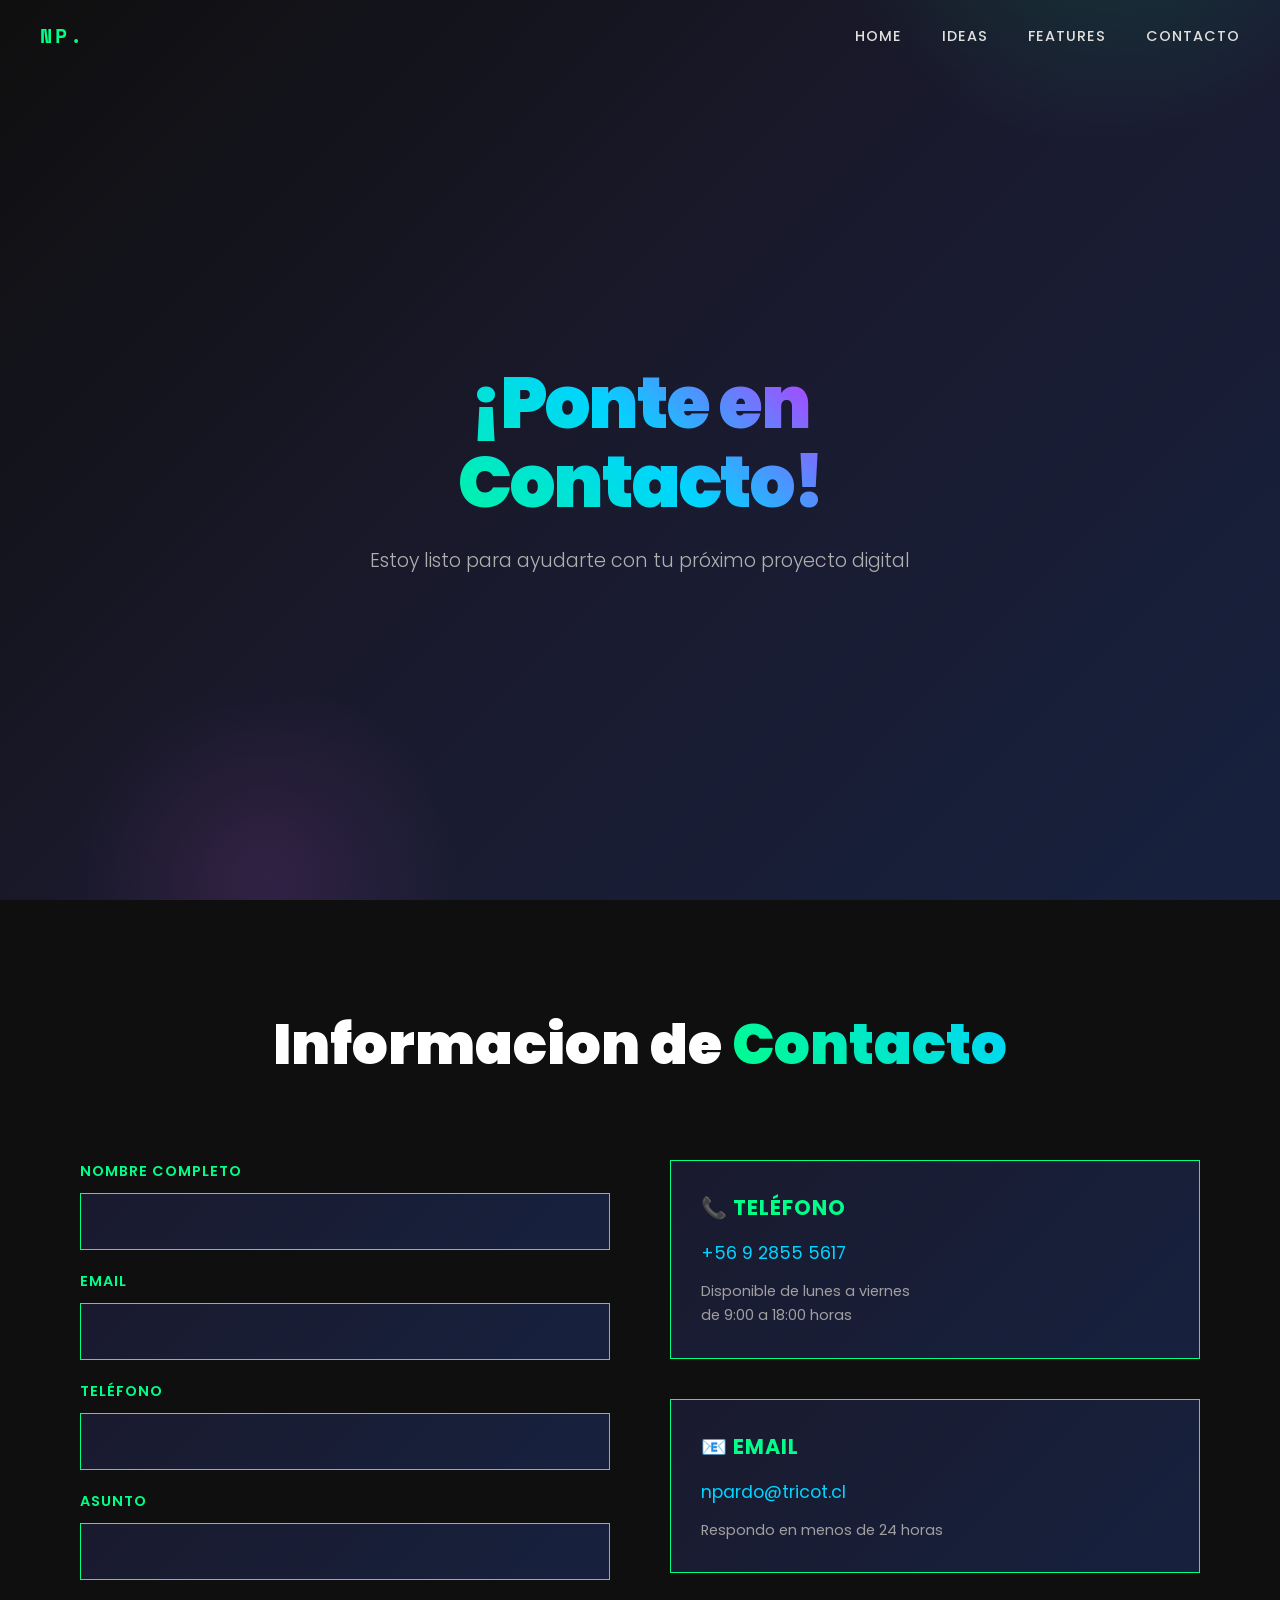
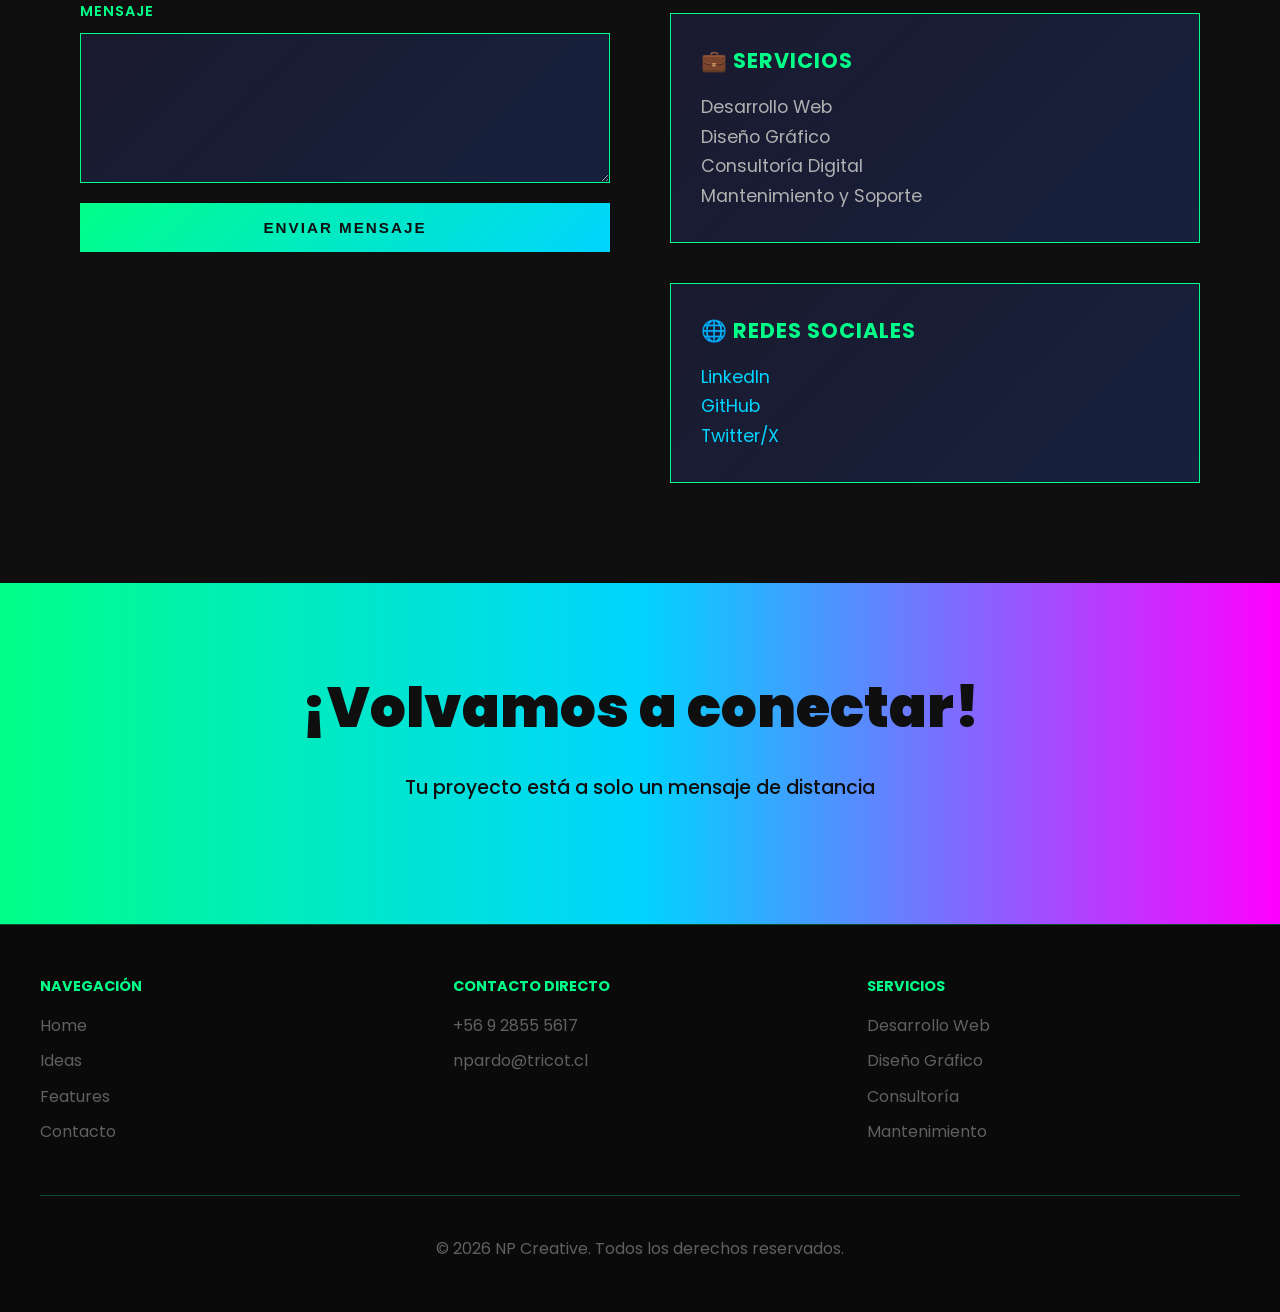
==== contacto.html @ 991c985b "Antiguo — Creado: página de contacto y CSS compartido" ====
<!DOCTYPE html>
<html lang="es">
<head>
    <meta charset="UTF-8">
    <meta name="viewport" content="width=device-width, initial-scale=1.0">
    <title>Contacto - NP Creative</title>
    <link href="https://fonts.googleapis.com/css2?family=Poppins:wght@300;500;700;900&family=Space+Mono:wght@400;700&display=swap" rel="stylesheet">
    <link rel="stylesheet" href="styles.css">
</head>
<body>
    <!-- Header Minimalista -->
    <header>
        <div class="logo">NP.</div>
        <nav>
            <ul>
                <li><a href="index.html">Home</a></li>
                <li><a href="index.html#ideas">Ideas</a></li>
                <li><a href="index.html#features">Features</a></li>
                <li><a href="contacto.html">Contacto</a></li>
            </ul>
        </nav>
    </header>

    <!-- Hero Section -->
    <section class="hero">
        <div class="hero-content">
            <h1>¡Ponte en<br>Contacto!</h1>
            <p>Estoy listo para ayudarte con tu próximo proyecto digital</p>
        </div>
    </section>

    <!-- Contact Section -->
    <section class="contact-section">
        <div class="container">
            <h2 class="section-title center">Informacion de <span>Contacto</span></h2>
            
            <div class="contact-grid">
                <!-- Formulario -->
                <form class="contact-form" action="https://formspree.io/f/xyzabc" method="POST">
                    <div class="form-group">
                        <label for="nombre">Nombre Completo</label>
                        <input type="text" id="nombre" name="nombre" required>
                    </div>

                    <div class="form-group">
                        <label for="email">Email</label>
                        <input type="email" id="email" name="email" required>
                    </div>

                    <div class="form-group">
                        <label for="telefono">Teléfono</label>
                        <input type="tel" id="telefono" name="telefono">
                    </div>

                    <div class="form-group">
                        <label for="asunto">Asunto</label>
                        <input type="text" id="asunto" name="asunto" required>
                    </div>

                    <div class="form-group">
                        <label for="mensaje">Mensaje</label>
                        <textarea id="mensaje" name="mensaje" required></textarea>
                    </div>

                    <button type="submit" class="btn-primary">Enviar Mensaje</button>
                </form>

                <!-- Información de contacto -->
                <div class="contact-info">
                    <div class="info-item">
                        <h3>📞 Teléfono</h3>
                        <p>
                            <a href="tel:+56928555617">+56 9 2855 5617</a>
                        </p>
                        <p style="color: #a0a0a0; font-size: 0.9rem; margin-top: 10px;">
                            Disponible de lunes a viernes<br>
                            de 9:00 a 18:00 horas
                        </p>
                    </div>

                    <div class="info-item">
                        <h3>📧 Email</h3>
                        <p>
                            <a href="mailto:npardo@tricot.cl">npardo@tricot.cl</a>
                        </p>
                        <p style="color: #a0a0a0; font-size: 0.9rem; margin-top: 10px;">
                            Respondo en menos de 24 horas
                        </p>
                    </div>

                    <div class="info-item">
                        <h3>💼 Servicios</h3>
                        <p>
                            Desarrollo Web<br>
                            Diseño Gráfico<br>
                            Consultoría Digital<br>
                            Mantenimiento y Soporte
                        </p>
                    </div>

                    <div class="info-item">
                        <h3>🌐 Redes Sociales</h3>
                        <p>
                            <a href="#">LinkedIn</a><br>
                            <a href="#">GitHub</a><br>
                            <a href="#">Twitter/X</a>
                        </p>
                    </div>
                </div>
            </div>
        </div>
    </section>

    <!-- CTA Section -->
    <section class="cta-section">
        <h2>¡Volvamos a conectar!</h2>
        <p>Tu proyecto está a solo un mensaje de distancia</p>
    </section>

    <!-- Footer Moderno -->
    <footer>
        <div class="footer-content">
            <div class="footer-col">
                <h4>Navegación</h4>
                <a href="index.html">Home</a>
                <a href="index.html#ideas">Ideas</a>
                <a href="index.html#features">Features</a>
                <a href="contacto.html">Contacto</a>
            </div>
            <div class="footer-col">
                <h4>Contacto Directo</h4>
                <a href="tel:+56928555617">+56 9 2855 5617</a>
                <a href="mailto:npardo@tricot.cl">npardo@tricot.cl</a>
            </div>
            <div class="footer-col">
                <h4>Servicios</h4>
                <a href="#">Desarrollo Web</a>
                <a href="#">Diseño Gráfico</a>
                <a href="#">Consultoría</a>
                <a href="#">Mantenimiento</a>
            </div>
        </div>
        <div class="footer-bottom">
            <p>&copy; 2026 NP Creative. Todos los derechos reservados.</p>
        </div>
    </footer>
</body>
</html>
---- styles.css ----
* {
    margin: 0;
    padding: 0;
    box-sizing: border-box;
}

body {
    font-family: 'Poppins', sans-serif;
    line-height: 1.6;
    color: #1a1a1a;
    background: #0f0f0f;
    overflow-x: hidden;
}

/* Header Minimalista */
header {
    background: transparent;
    padding: 20px 40px;
    position: fixed;
    top: 0;
    width: 100%;
    z-index: 100;
    display: flex;
    justify-content: space-between;
    align-items: center;
}

.logo {
    font-size: 20px;
    font-weight: 900;
    color: #00ff88;
    text-transform: uppercase;
    letter-spacing: 3px;
    font-family: 'Space Mono', monospace;
}

nav ul {
    display: flex;
    list-style: none;
    gap: 40px;
}

nav a {
    color: #e0e0e0;
    text-decoration: none;
    font-size: 0.9rem;
    font-weight: 500;
    text-transform: uppercase;
    letter-spacing: 1px;
    position: relative;
    transition: color 0.3s;
}

nav a::after {
    content: '';
    position: absolute;
    bottom: -5px;
    left: 0;
    width: 0;
    height: 2px;
    background: #00ff88;
    transition: width 0.3s;
}

nav a:hover {
    color: #00ff88;
}

nav a:hover::after {
    width: 100%;
}

/* Hero Section Audaz */
.hero {
    background: linear-gradient(135deg, #0f0f0f 0%, #1a1a2e 50%, #16213e 100%);
    color: white;
    padding: 180px 40px 100px;
    min-height: 100vh;
    display: flex;
    align-items: center;
    justify-content: center;
    flex-direction: column;
    position: relative;
    overflow: hidden;
}

.hero::before {
    content: '';
    position: absolute;
    top: -50%;
    right: -10%;
    width: 600px;
    height: 600px;
    background: radial-gradient(circle, rgba(0, 255, 136, 0.15) 0%, transparent 70%);
    border-radius: 50%;
    animation: float 20s infinite ease-in-out;
}

.hero::after {
    content: '';
    position: absolute;
    bottom: -20%;
    left: 5%;
    width: 400px;
    height: 400px;
    background: radial-gradient(circle, rgba(255, 100, 255, 0.1) 0%, transparent 70%);
    border-radius: 50%;
    animation: float 25s infinite ease-in-out 2s;
}

.hero-content {
    position: relative;
    z-index: 2;
    text-align: center;
    max-width: 900px;
}

.hero h1 {
    font-size: 4.5rem;
    font-weight: 900;
    margin-bottom: 25px;
    background: linear-gradient(45deg, #00ff88, #00d4ff, #ff00ff);
    -webkit-background-clip: text;
    -webkit-text-fill-color: transparent;
    background-clip: text;
    letter-spacing: -2px;
    line-height: 1.1;
    animation: fadeInScale 1s ease-out;
}

.hero p {
    font-size: 1.2rem;
    margin-bottom: 40px;
    color: #b0b0b0;
    font-weight: 300;
    animation: fadeIn 1s ease-out 0.3s both;
}

.btn-primary {
    background: linear-gradient(135deg, #00ff88 0%, #00d4ff 100%);
    color: #0f0f0f;
    padding: 16px 45px;
    border: none;
    border-radius: 0;
    font-size: 0.95rem;
    font-weight: 700;
    cursor: pointer;
    transition: all 0.3s;
    text-transform: uppercase;
    letter-spacing: 2px;
    position: relative;
    overflow: hidden;
    animation: fadeIn 1s ease-out 0.5s both;
    text-decoration: none;
    display: inline-block;
}

.btn-primary::before {
    content: '';
    position: absolute;
    top: 0;
    left: -100%;
    width: 100%;
    height: 100%;
    background: rgba(255, 255, 255, 0.2);
    transition: left 0.3s;
}

.btn-primary:hover::before {
    left: 100%;
}

.btn-primary:hover {
    transform: translateY(-5px);
    box-shadow: 0 15px 40px rgba(0, 255, 136, 0.4);
}

/* Container */
.container {
    max-width: 1300px;
    margin: 0 auto;
    padding: 0 40px;
}

/* Ideas Section */
.ideas-section {
    padding: 100px 40px;
    background: #0f0f0f;
    position: relative;
}

.section-title {
    text-align: left;
    font-size: 3.5rem;
    margin-bottom: 70px;
    color: white;
    font-weight: 900;
    max-width: 600px;
}

.section-title.center {
    text-align: center;
    max-width: 100%;
}

.section-title span {
    background: linear-gradient(45deg, #00ff88, #00d4ff);
    -webkit-background-clip: text;
    -webkit-text-fill-color: transparent;
    background-clip: text;
}

.ideas-grid {
    display: grid;
    grid-template-columns: repeat(auto-fit, minmax(320px, 1fr));
    gap: 25px;
}

.idea-card {
    background: linear-gradient(135deg, #1a1a2e 0%, #16213e 100%);
    padding: 40px;
    border: 1px solid #00ff88;
    border-radius: 0;
    transition: all 0.3s;
    text-align: left;
    position: relative;
    overflow: hidden;
}

.idea-card::before {
    content: '';
    position: absolute;
    top: 0;
    left: -100%;
    width: 100%;
    height: 100%;
    background: linear-gradient(90deg, transparent, rgba(0, 255, 136, 0.2), transparent);
    transition: left 0.5s;
}

.idea-card:hover {
    transform: translateY(-8px);
    border-color: #00d4ff;
    box-shadow: 0 20px 60px rgba(0, 255, 136, 0.2);
}

.idea-card:hover::before {
    left: 100%;
}

.idea-icon {
    font-size: 2.5rem;
    margin-bottom: 20px;
    display: block;
}

.idea-card h3 {
    font-size: 1.4rem;
    margin-bottom: 15px;
    color: #00ff88;
    font-weight: 700;
}

.idea-card p {
    color: #a0a0a0;
    font-size: 0.95rem;
    line-height: 1.7;
    position: relative;
    z-index: 1;
}

/* Features Section */
.features-section {
    padding: 100px 40px;
    background: linear-gradient(135deg, #1a1a2e 0%, #16213e 100%);
    display: grid;
    grid-template-columns: 1fr 1fr;
    gap: 60px;
    align-items: center;
}

.features-content h2 {
    font-size: 3.5rem;
    font-weight: 900;
    margin-bottom: 30px;
    color: white;
    line-height: 1.1;
}

.features-content h2 span {
    background: linear-gradient(45deg, #ff00ff, #00ff88);
    -webkit-background-clip: text;
    -webkit-text-fill-color: transparent;
    background-clip: text;
}

.features-list {
    list-style: none;
}

.features-list li {
    padding: 20px 0;
    color: #b0b0b0;
    font-size: 1.05rem;
    border-bottom: 1px solid #00ff8822;
    display: flex;
    align-items: center;
    gap: 15px;
}

.features-list li::before {
    content: '→';
    color: #00ff88;
    font-weight: bold;
    font-size: 1.3rem;
}

.features-visual {
    position: relative;
    height: 400px;
    background: linear-gradient(135deg, #0f0f0f 0%, #1a1a2e 100%);
    border: 2px solid #00ff88;
    border-radius: 0;
    display: flex;
    align-items: center;
    justify-content: center;
    color: #00ff88;
    font-family: 'Space Mono', monospace;
    font-size: 2rem;
}

/* Call to Action */
.cta-section {
    background: linear-gradient(90deg, #00ff88 0%, #00d4ff 50%, #ff00ff 100%);
    color: #0f0f0f;
    padding: 80px 40px;
    text-align: center;
    position: relative;
    overflow: hidden;
}

.cta-section h2 {
    font-size: 3.5rem;
    margin-bottom: 20px;
    font-weight: 900;
}

.cta-section p {
    font-size: 1.2rem;
    margin-bottom: 40px;
    font-weight: 500;
}

/* Contact Section */
.contact-section {
    padding: 100px 40px;
    background: #0f0f0f;
    position: relative;
}

.contact-grid {
    display: grid;
    grid-template-columns: 1fr 1fr;
    gap: 60px;
    align-items: start;
}

.contact-form {
    display: flex;
    flex-direction: column;
    gap: 20px;
}

.form-group {
    display: flex;
    flex-direction: column;
    gap: 10px;
}

.form-group label {
    color: #00ff88;
    font-weight: 600;
    text-transform: uppercase;
    font-size: 0.9rem;
    letter-spacing: 1px;
}

.form-group input,
.form-group textarea {
    background: linear-gradient(135deg, #1a1a2e 0%, #16213e 100%);
    border: 1px solid #00ff88;
    color: #e0e0e0;
    padding: 15px;
    font-family: 'Poppins', sans-serif;
    font-size: 1rem;
    transition: all 0.3s;
}

.form-group input:focus,
.form-group textarea:focus {
    outline: none;
    border-color: #00d4ff;
    box-shadow: 0 0 20px rgba(0, 255, 136, 0.3);
}

.form-group textarea {
    resize: vertical;
    min-height: 150px;
}

.contact-info {
    display: flex;
    flex-direction: column;
    gap: 40px;
}

.info-item {
    background: linear-gradient(135deg, #1a1a2e 0%, #16213e 100%);
    padding: 30px;
    border: 1px solid #00ff88;
    border-radius: 0;
    transition: all 0.3s;
}

.info-item:hover {
    border-color: #00d4ff;
    box-shadow: 0 20px 60px rgba(0, 255, 136, 0.2);
    transform: translateY(-8px);
}

.info-item h3 {
    color: #00ff88;
    font-size: 1.3rem;
    margin-bottom: 15px;
    text-transform: uppercase;
    letter-spacing: 1px;
}

.info-item p {
    color: #b0b0b0;
    font-size: 1.1rem;
    line-height: 1.7;
}

.info-item a {
    color: #00d4ff;
    text-decoration: none;
    transition: color 0.3s;
}

.info-item a:hover {
    color: #00ff88;
}

/* Footer */
footer {
    background: #0a0a0a;
    color: #606060;
    padding: 50px 40px;
    border-top: 1px solid #00ff8844;
}

.footer-content {
    max-width: 1300px;
    margin: 0 auto;
    display: grid;
    grid-template-columns: repeat(auto-fit, minmax(250px, 1fr));
    gap: 40px;
}

.footer-col h4 {
    color: #00ff88;
    margin-bottom: 15px;
    font-weight: 700;
    text-transform: uppercase;
    font-size: 0.9rem;
}

.footer-col a {
    color: #606060;
    text-decoration: none;
    display: block;
    margin-bottom: 10px;
    transition: color 0.3s;
}

.footer-col a:hover {
    color: #00ff88;
}

.footer-bottom {
    text-align: center;
    margin-top: 40px;
    padding-top: 40px;
    border-top: 1px solid #00ff8844;
    grid-column: 1 / -1;
}

/* Animations */
@keyframes float {
    0%, 100% { transform: translateY(0px) translateX(0px); }
    50% { transform: translateY(30px) translateX(20px); }
}

@keyframes fadeIn {
    from {
        opacity: 0;
    }
    to {
        opacity: 1;
    }
}

@keyframes fadeInScale {
    from {
        opacity: 0;
        transform: scale(0.95);
    }
    to {
        opacity: 1;
        transform: scale(1);
    }
}

/* Responsive */
@media (max-width: 768px) {
    nav ul {
        gap: 20px;
    }

    .hero {
        padding: 120px 20px 60px;
    }

    .hero h1 {
        font-size: 2.5rem;
    }

    .hero p {
        font-size: 1rem;
    }

    .section-title {
        font-size: 2rem;
        margin-bottom: 40px;
    }

    .ideas-grid {
        grid-template-columns: 1fr;
    }

    .features-section {
        grid-template-columns: 1fr;
    }

    .contact-grid {
        grid-template-columns: 1fr;
    }

    .cta-section h2 {
        font-size: 2rem;
    }

    .footer-content {
        grid-template-columns: 1fr;
    }
}
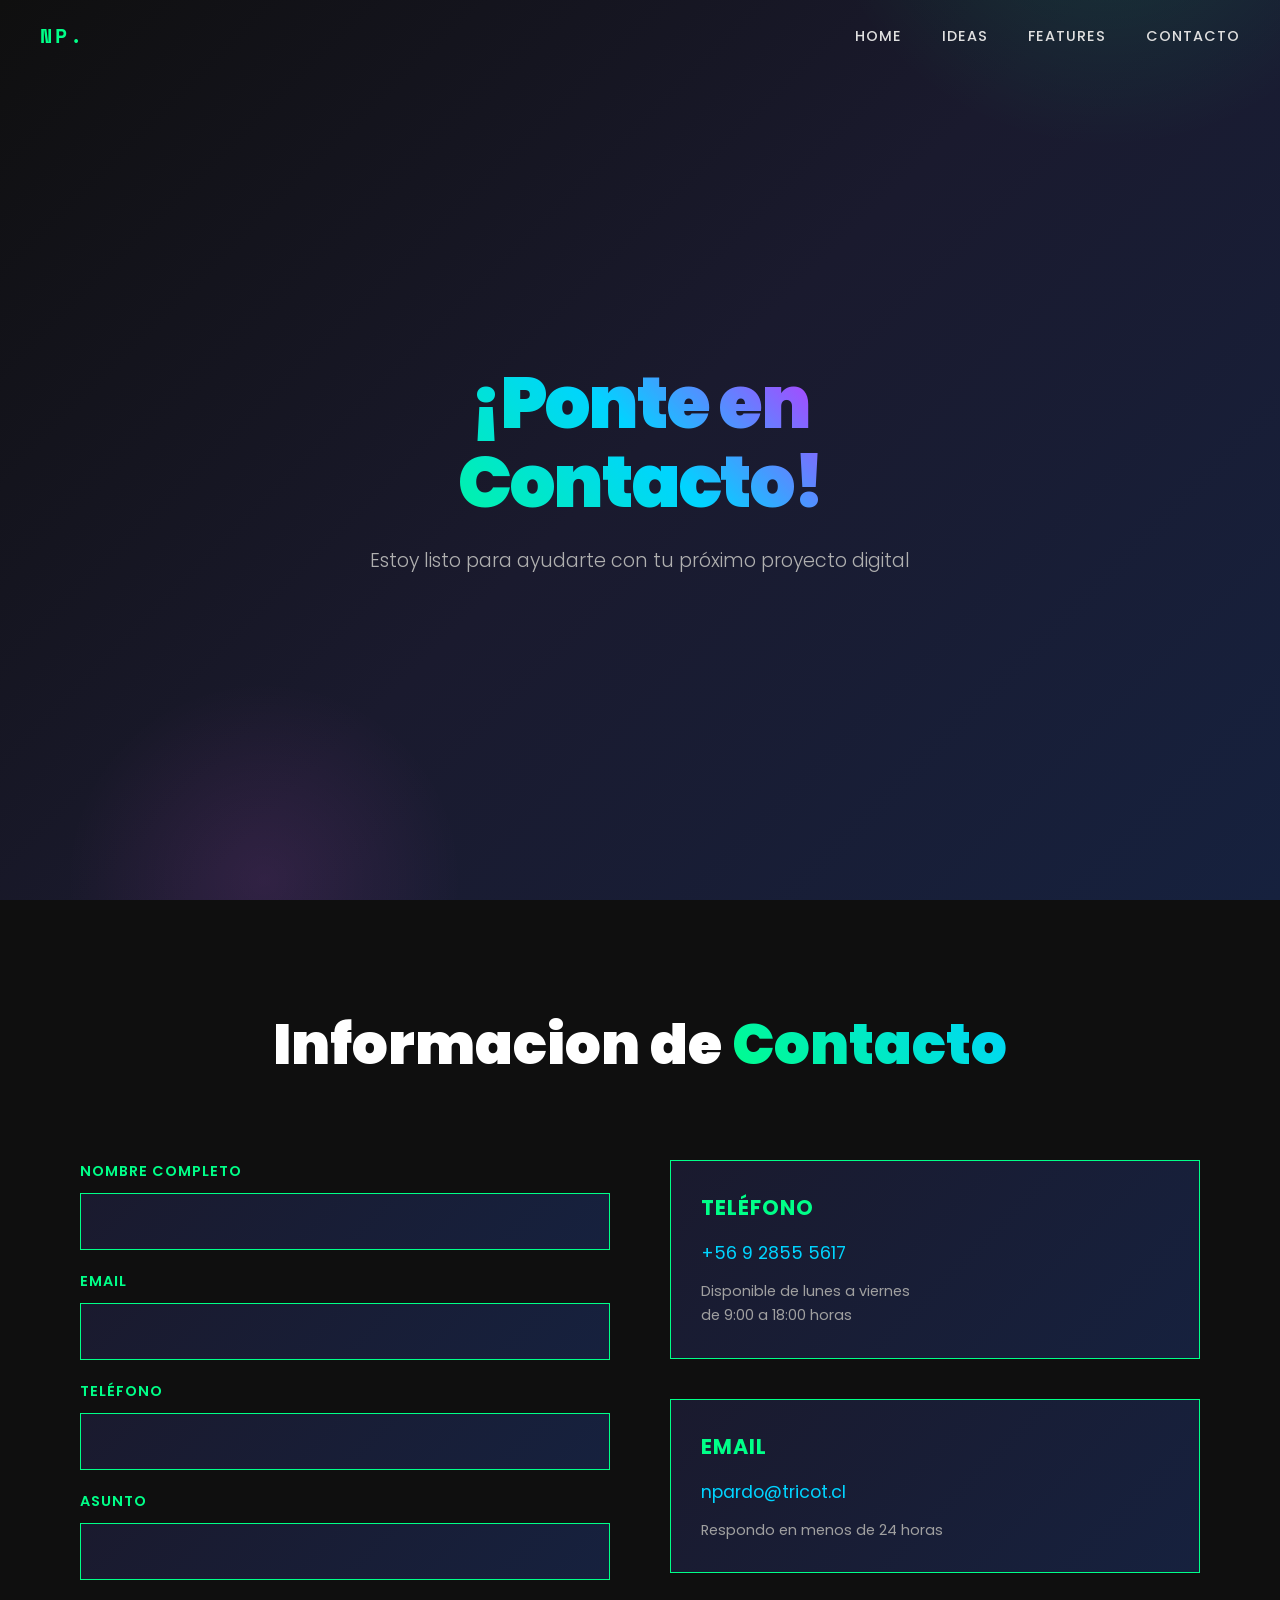
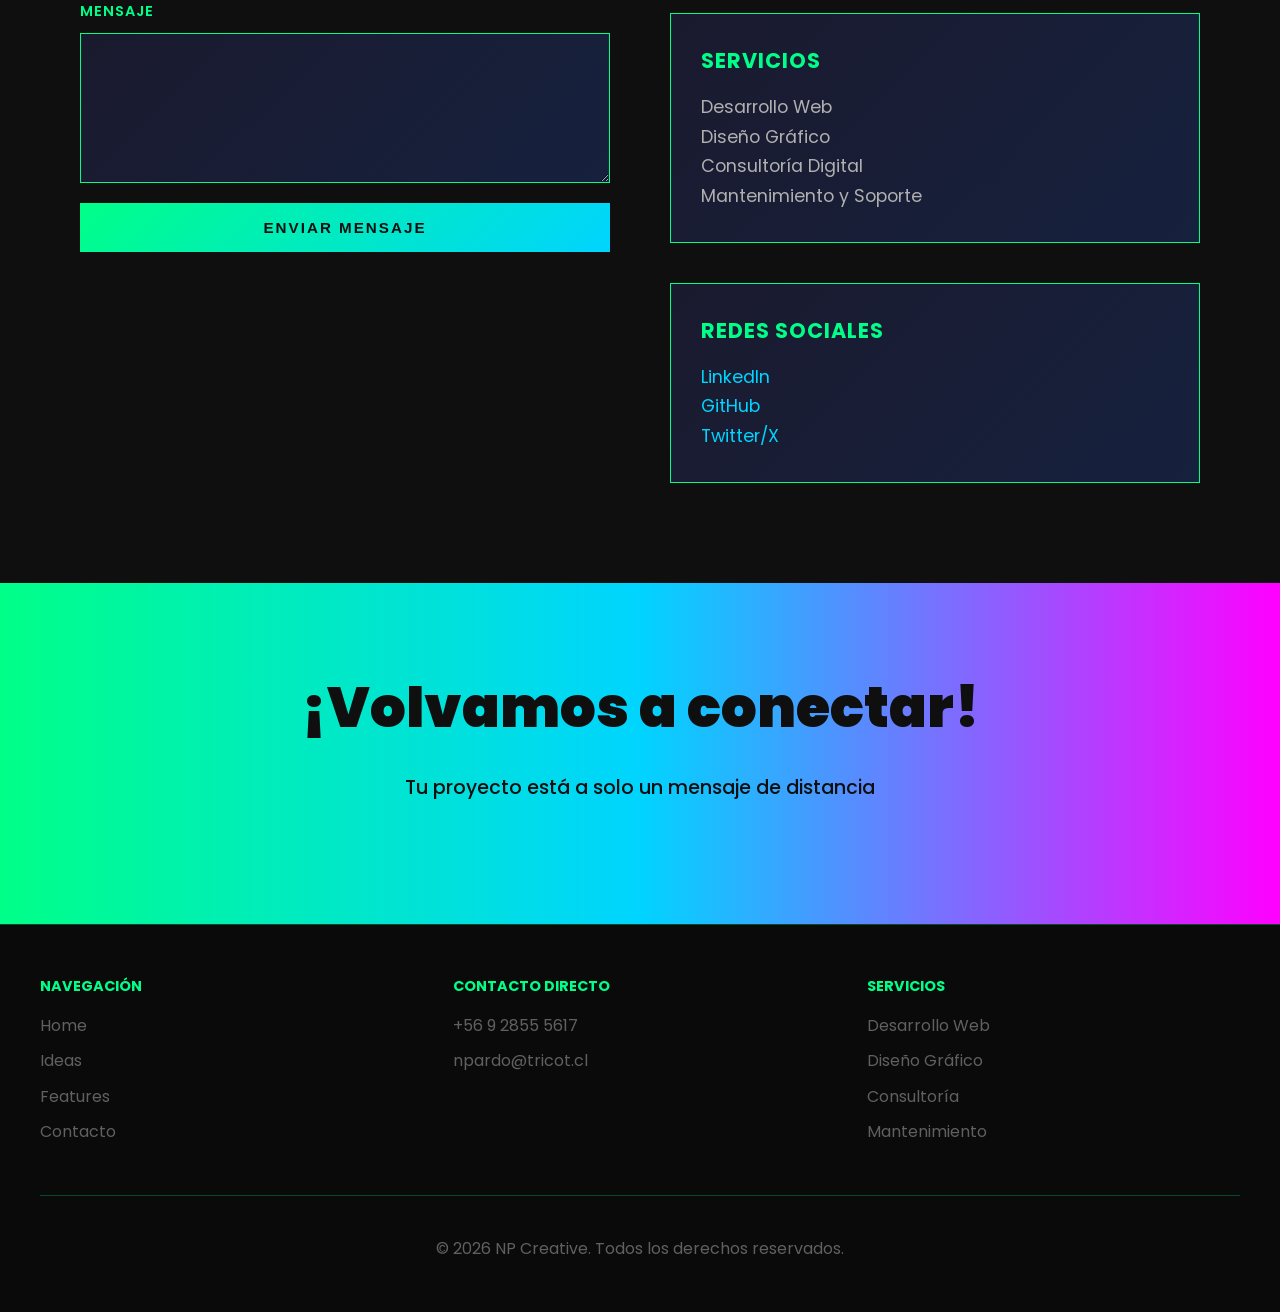
==== commit 5348496b: "Antiguo — Actualizado: especialización priorizada (Análisis & BD)" ====
--- a/contacto.html
+++ b/contacto.html
@@ -68,7 +68,7 @@
                 <!-- Información de contacto -->
                 <div class="contact-info">
                     <div class="info-item">
-                        <h3>📞 Teléfono</h3>
+                        <h3>Teléfono</h3>
                         <p>
                             <a href="tel:+56928555617">+56 9 2855 5617</a>
                         </p>
@@ -79,7 +79,7 @@
                     </div>
 
                     <div class="info-item">
-                        <h3>📧 Email</h3>
+                        <h3>Email</h3>
                         <p>
                             <a href="mailto:npardo@tricot.cl">npardo@tricot.cl</a>
                         </p>
@@ -89,7 +89,7 @@
                     </div>
 
                     <div class="info-item">
-                        <h3>💼 Servicios</h3>
+                        <h3>Servicios</h3>
                         <p>
                             Desarrollo Web<br>
                             Diseño Gráfico<br>
@@ -99,7 +99,7 @@
                     </div>
 
                     <div class="info-item">
-                        <h3>🌐 Redes Sociales</h3>
+                        <h3>Redes Sociales</h3>
                         <p>
                             <a href="#">LinkedIn</a><br>
                             <a href="#">GitHub</a><br>
--- a/styles.css
+++ b/styles.css
@@ -269,6 +269,67 @@
     z-index: 1;
 }
 
+/* About Content */
+.about-content {
+    display: grid;
+    grid-template-columns: 2fr 1fr;
+    gap: 60px;
+    align-items: start;
+}
+
+.about-text {
+    display: flex;
+    flex-direction: column;
+    gap: 20px;
+}
+
+.about-text p {
+    color: #b0b0b0;
+    font-size: 1.05rem;
+    line-height: 1.9;
+    text-align: justify;
+}
+
+.about-text strong {
+    color: #00ff88;
+    font-weight: 700;
+}
+
+.about-highlight {
+    display: flex;
+    flex-direction: column;
+    gap: 20px;
+}
+
+.highlight-item {
+    background: linear-gradient(135deg, #1a1a2e 0%, #16213e 100%);
+    padding: 25px;
+    border: 1px solid #00ff88;
+    border-radius: 0;
+    transition: all 0.3s;
+}
+
+.highlight-item:hover {
+    border-color: #00d4ff;
+    box-shadow: 0 15px 40px rgba(0, 255, 136, 0.2);
+    transform: translateY(-5px);
+}
+
+.highlight-item h3 {
+    color: #00ff88;
+    font-size: 1rem;
+    text-transform: uppercase;
+    letter-spacing: 1px;
+    margin-bottom: 10px;
+    font-weight: 700;
+}
+
+.highlight-item p {
+    color: #a0a0a0;
+    font-size: 0.95rem;
+    line-height: 1.6;
+}
+
 /* Features Section */
 .features-section {
     padding: 100px 40px;
@@ -549,6 +610,11 @@
         grid-template-columns: 1fr;
     }
 
+    .about-content {
+        grid-template-columns: 1fr;
+        gap: 40px;
+    }
+
     .features-section {
         grid-template-columns: 1fr;
     }
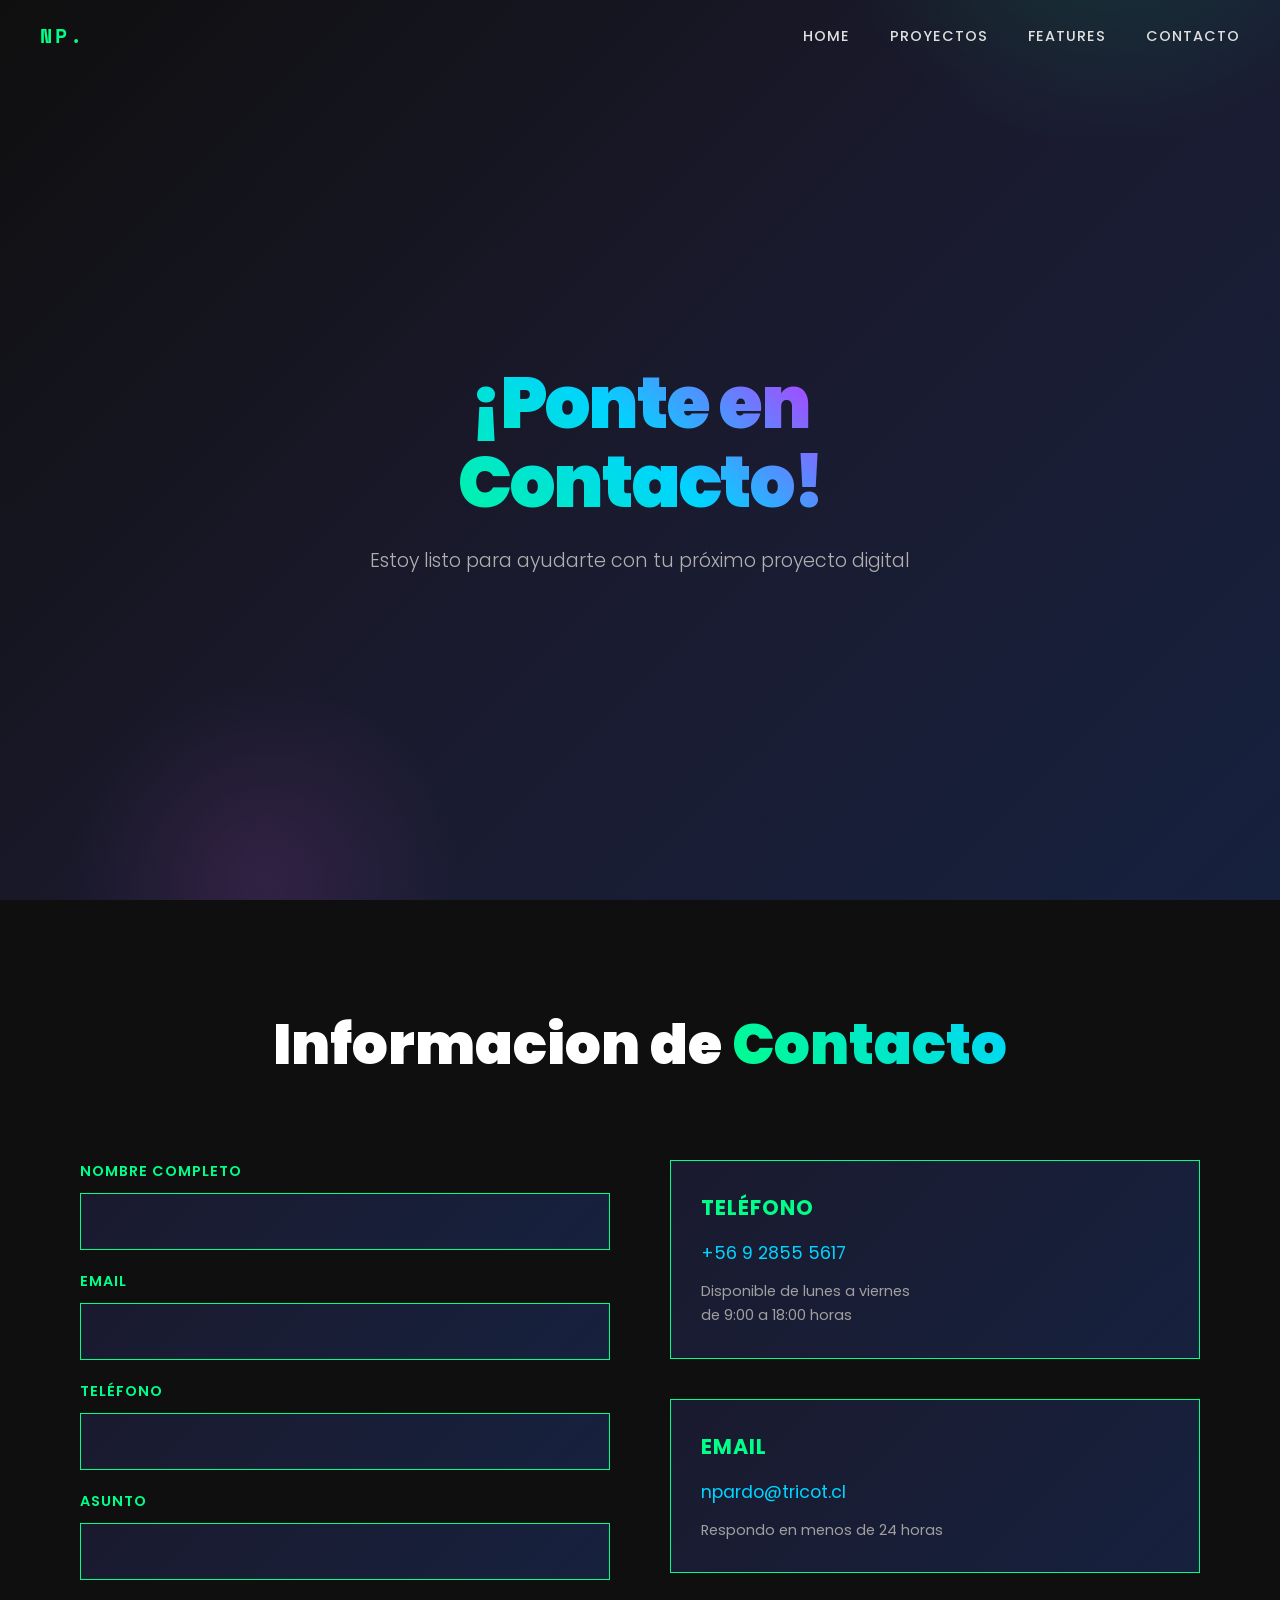
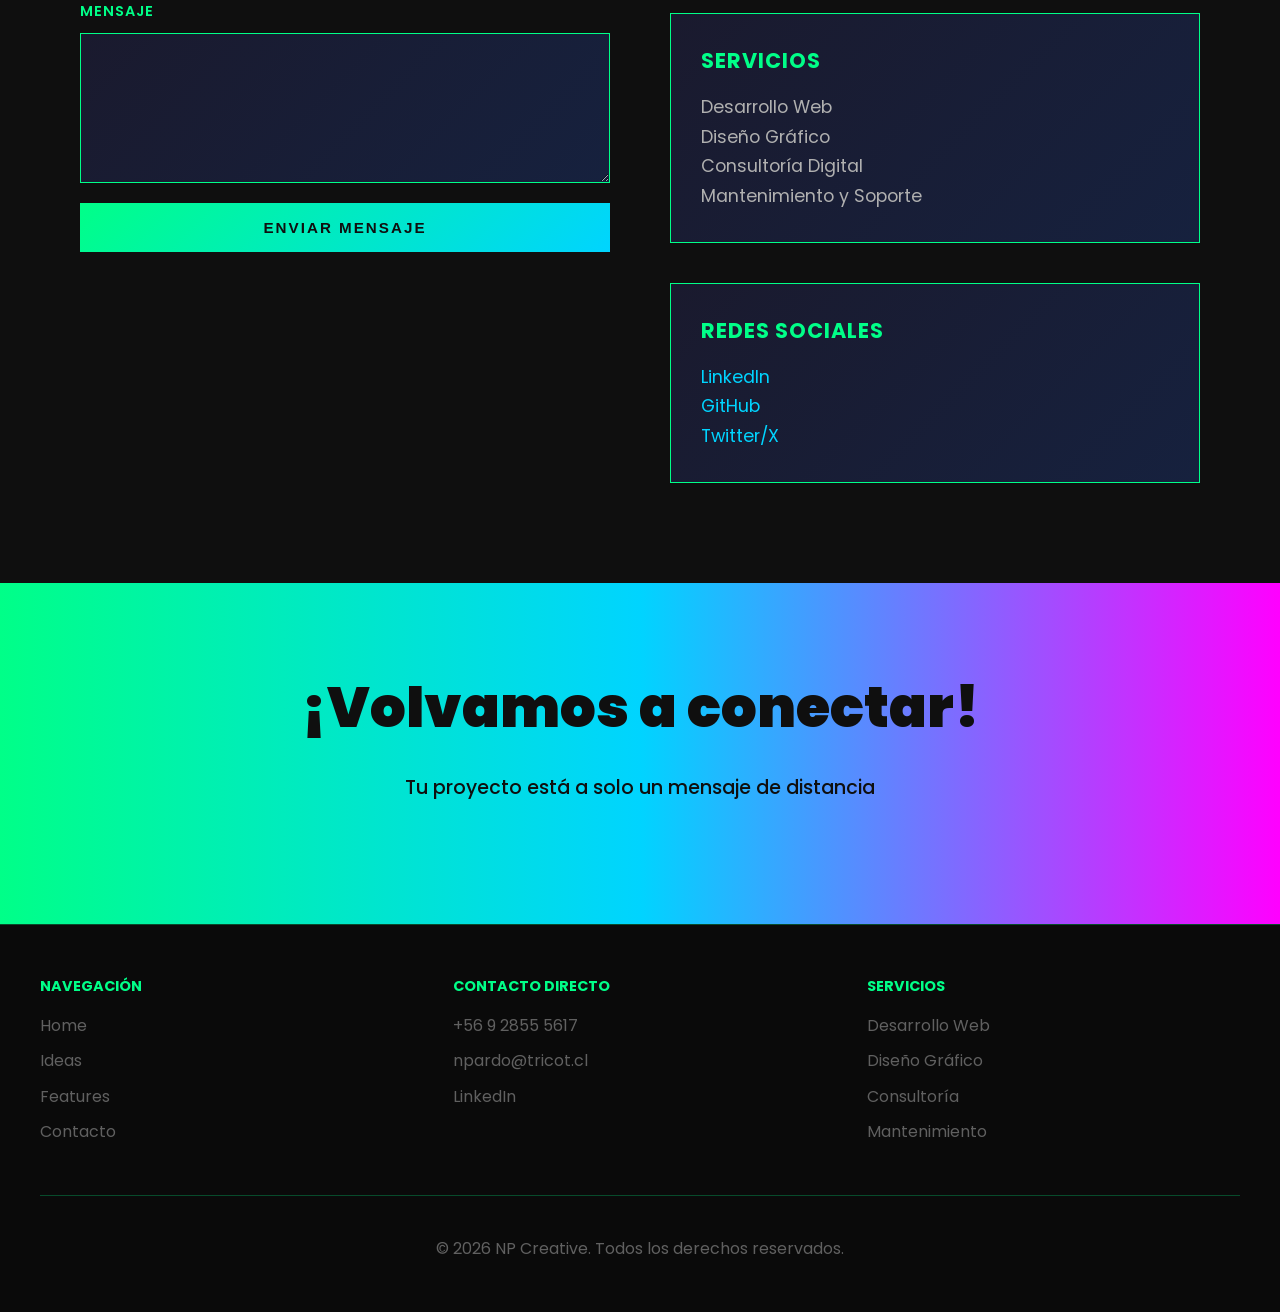
==== commit facde737: "Antiguo — Actualizado: especialización priorizada (Análisis & BD)" ====
--- a/contacto.html
+++ b/contacto.html
@@ -14,7 +14,7 @@
         <nav>
             <ul>
                 <li><a href="index.html">Home</a></li>
-                <li><a href="index.html#ideas">Ideas</a></li>
+                <li><a href="proyectos.html">Proyectos</a></li>
                 <li><a href="index.html#features">Features</a></li>
                 <li><a href="contacto.html">Contacto</a></li>
             </ul>
@@ -131,6 +131,7 @@
                 <h4>Contacto Directo</h4>
                 <a href="tel:+56928555617">+56 9 2855 5617</a>
                 <a href="mailto:npardo@tricot.cl">npardo@tricot.cl</a>
+                <a href="https://cl.linkedin.com/in/nicolás-pardo-b39a513a5?trk=people-guest_people_search-card" target="_blank">LinkedIn</a>
             </div>
             <div class="footer-col">
                 <h4>Servicios</h4>
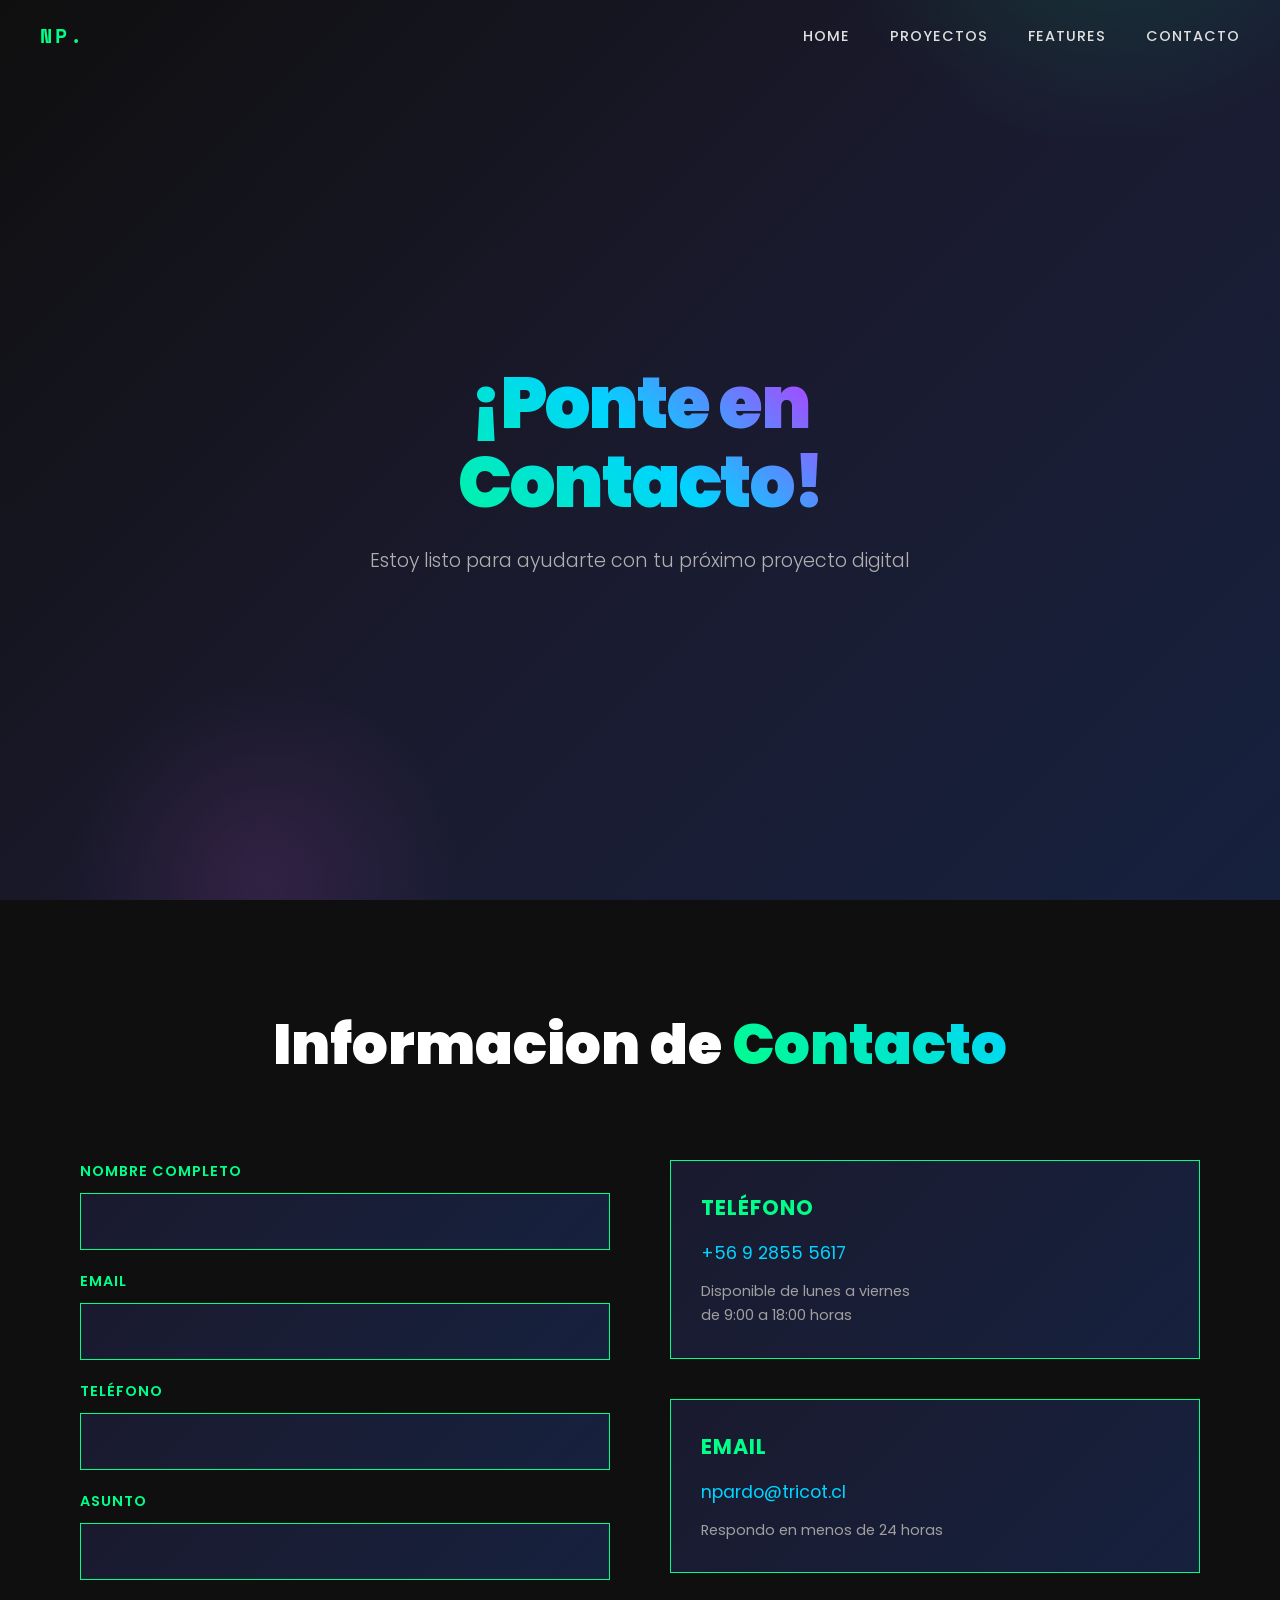
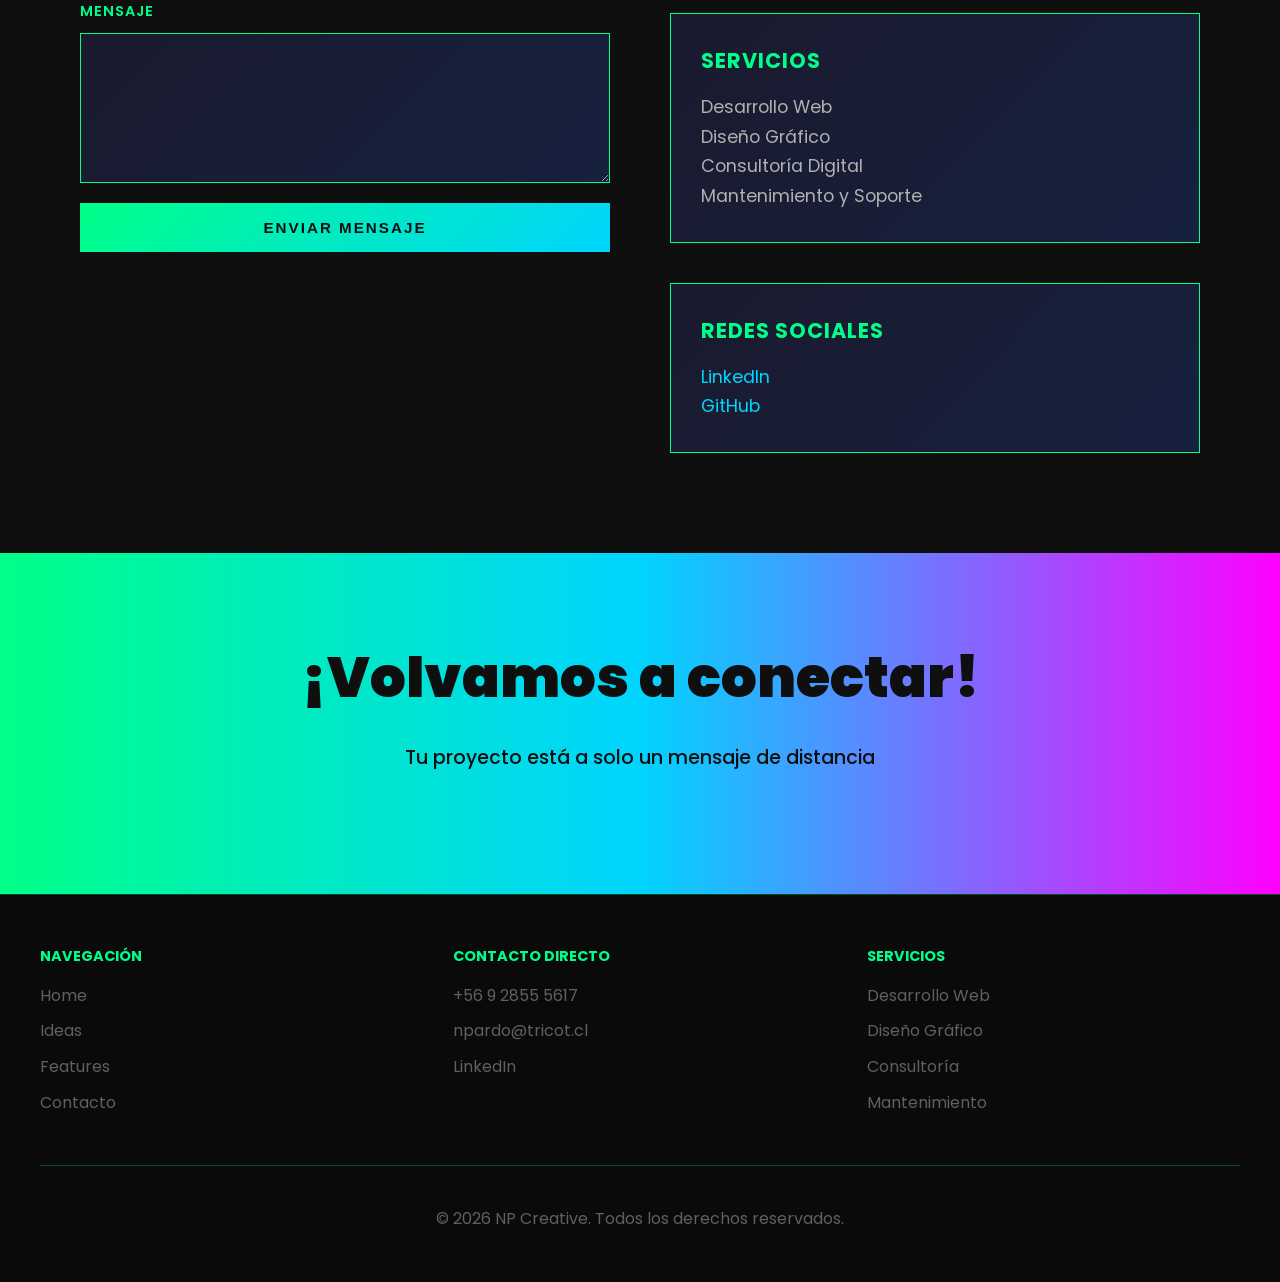
==== commit 84884101: "Remove Twitter/X link from contacto.html Removed Twitter/X link from social media section." ====
--- a/contacto.html
+++ b/contacto.html
@@ -103,7 +103,7 @@
                         <p>
                             <a href="#">LinkedIn</a><br>
                             <a href="#">GitHub</a><br>
-                            <a href="#">Twitter/X</a>
+                        
                         </p>
                     </div>
                 </div>
@@ -146,4 +146,4 @@
         </div>
     </footer>
 </body>
-</html>+</html>
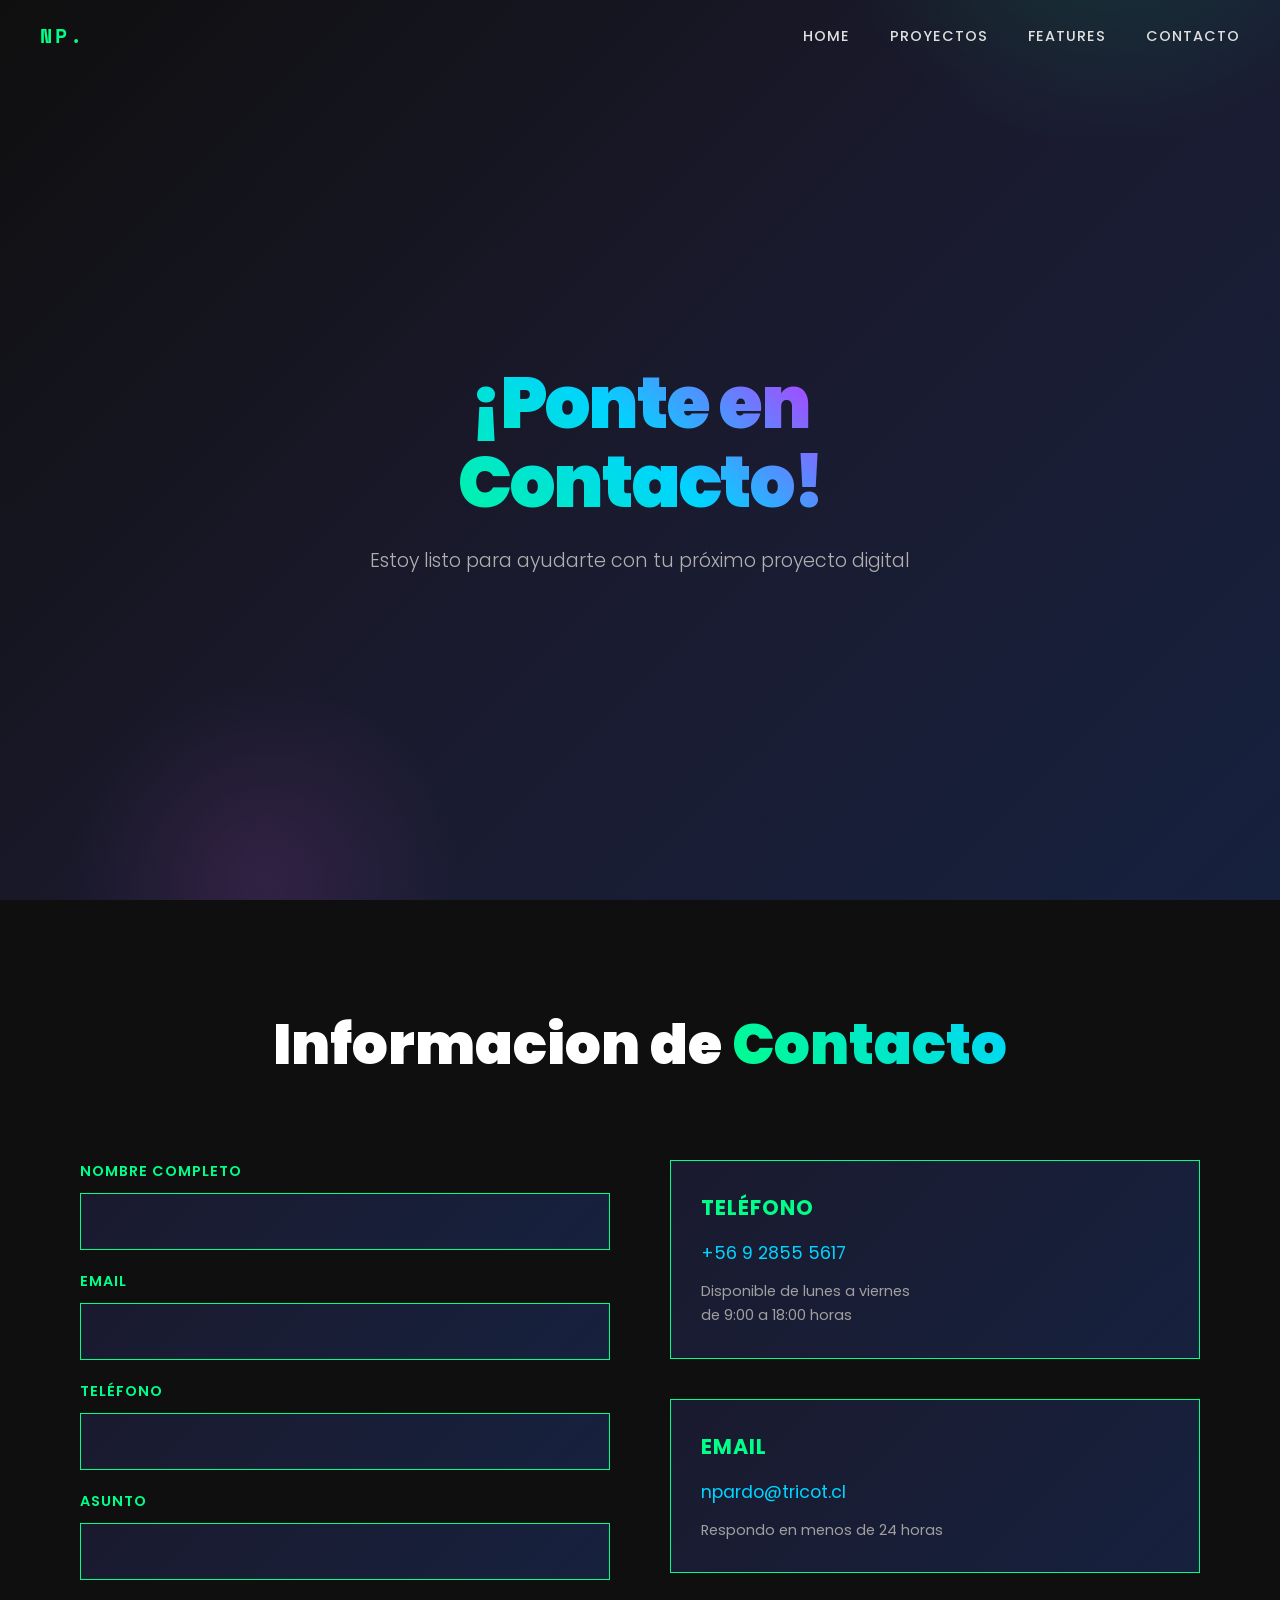
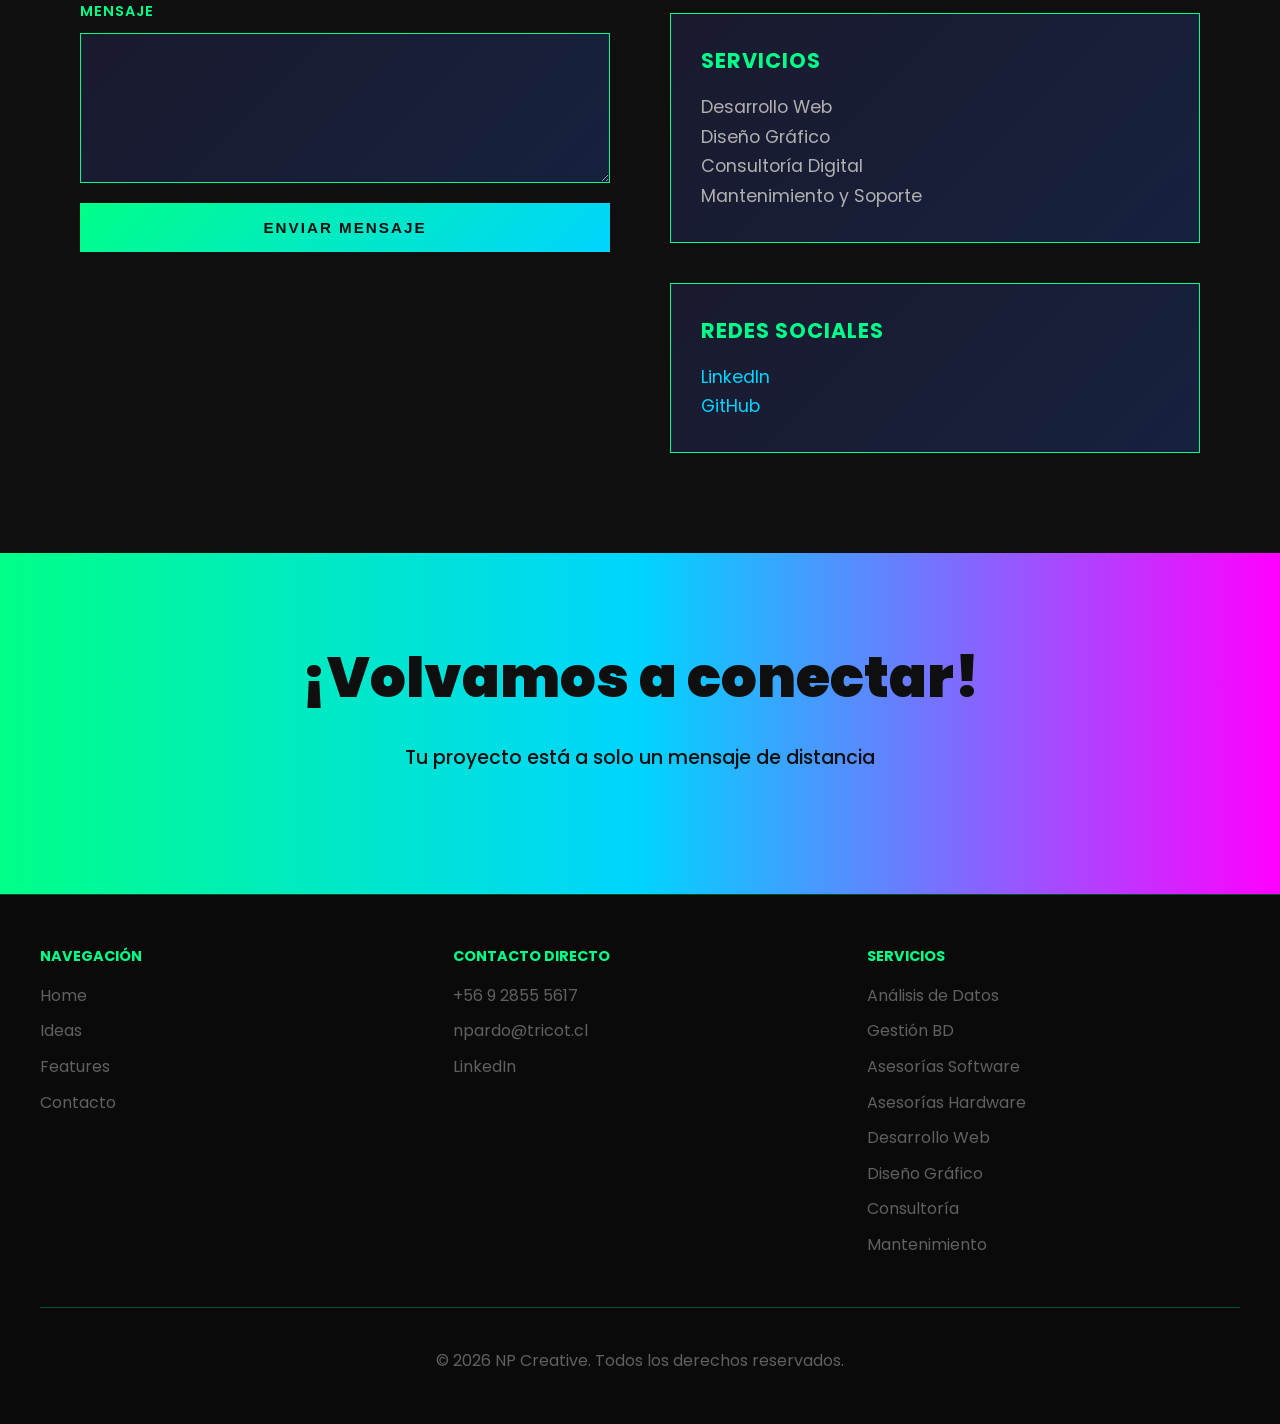
==== commit 1a535547: "Actualizar listado de servicios en footers de todas las páginas" ====
--- a/contacto.html
+++ b/contacto.html
@@ -101,8 +101,8 @@
                     <div class="info-item">
                         <h3>Redes Sociales</h3>
                         <p>
-                            <a href="#">LinkedIn</a><br>
-                            <a href="#">GitHub</a><br>
+                            <a href="https://www.linkedin.com/in/nicol%C3%A1s-pardo-b39a513a5/?skipRedirect=true" target="_blank">LinkedIn</a><br>
+                            <a href="https://github.com/brayatandelflo" target="_blank">GitHub</a><br>
                         
                         </p>
                     </div>
@@ -135,10 +135,14 @@
             </div>
             <div class="footer-col">
                 <h4>Servicios</h4>
-                <a href="#">Desarrollo Web</a>
-                <a href="#">Diseño Gráfico</a>
-                <a href="#">Consultoría</a>
-                <a href="#">Mantenimiento</a>
+                <a href="proyectos.html#services">Análisis de Datos</a>
+                <a href="proyectos.html#services">Gestión BD</a>
+                <a href="proyectos.html#services">Asesorías Software</a>
+                <a href="proyectos.html#services">Asesorías Hardware</a>
+                <a href="proyectos.html#services">Desarrollo Web</a>
+                <a href="proyectos.html#services">Diseño Gráfico</a>
+                <a href="proyectos.html#services">Consultoría</a>
+                <a href="proyectos.html#services">Mantenimiento</a>
             </div>
         </div>
         <div class="footer-bottom">
